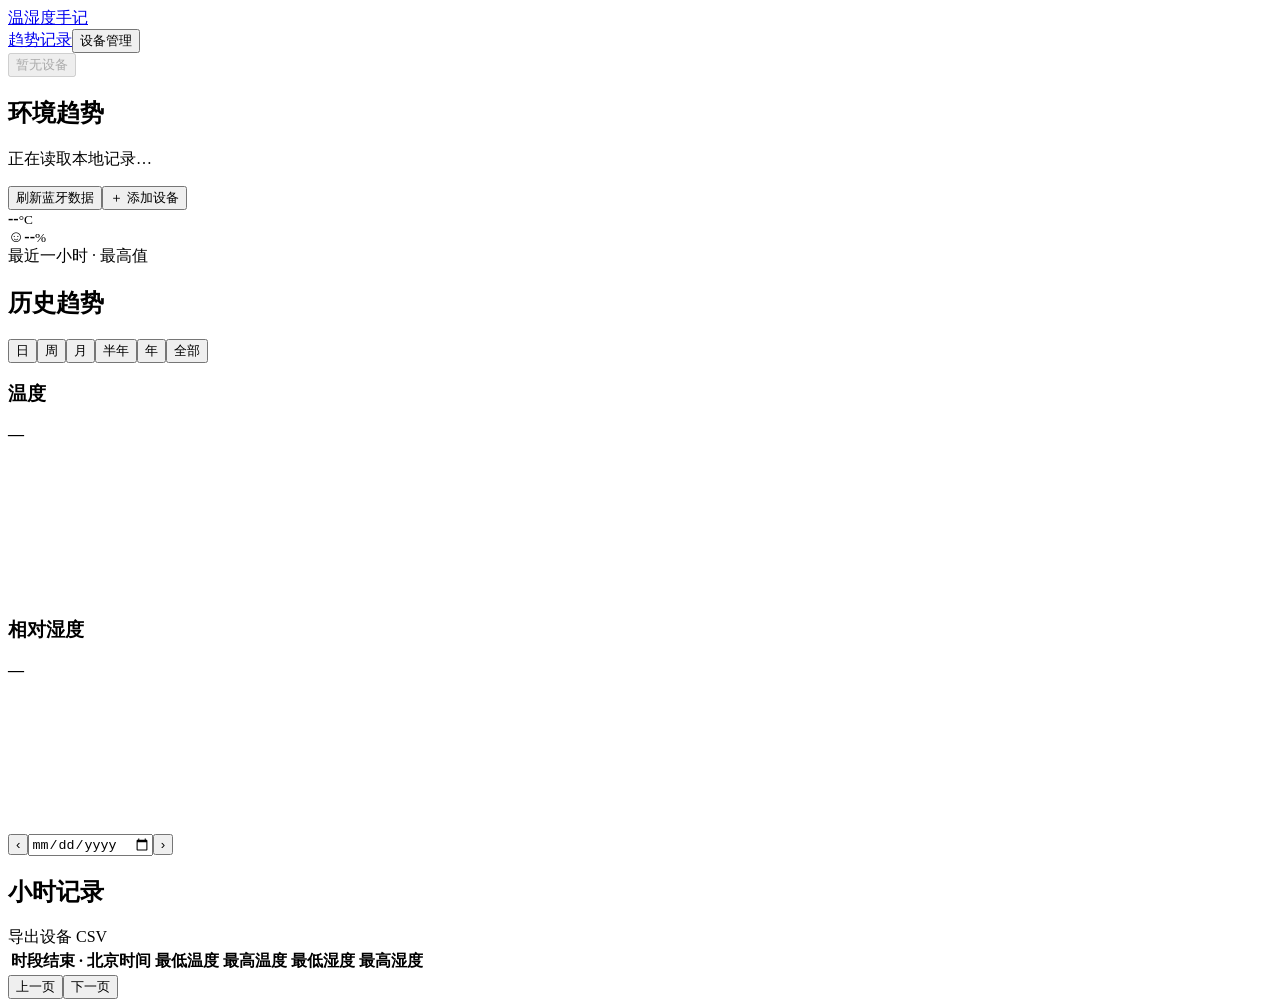
==== app/web/index.html @ 7ec51ce0 "Preserve the Windows dashboard before the standalone web port" ====
<!doctype html>
<html lang="zh-CN"><head><meta charset="utf-8"><meta name="viewport" content="width=device-width,initial-scale=1">
<meta name="theme-color" content="#ff6347"><title>温湿度手记</title><link rel="icon" href="data:,"><link rel="stylesheet" href="/ui.css"><script defer src="/ui.js"></script></head>
<body><header><div class="wrap nav"><a class="brand" href="#top"><i class="brandmark" aria-hidden="true"><b></b><b></b><b></b></i>温湿度手记</a><nav><a href="#trends">趋势</a><a href="#records">记录</a><button id="manage">设备管理</button></nav></div></header>
<main id="top" class="wrap">
<section class="hero"><div class="intro"><div class="picker" id="picker">
<button type="button" id="device" role="combobox" aria-label="当前设备" aria-expanded="false" aria-haspopup="listbox" aria-controls="deviceOptions" disabled><span id="deviceName">暂无设备</span><small id="deviceSuffix"></small><i aria-hidden="true"></i></button>
<ul id="deviceOptions" role="listbox" aria-label="选择设备" hidden></ul></div>
<h1>环境<span>趋势</span></h1><p id="summary">正在读取本地记录…</p>
<div class="actions"><button class="primary" id="sync">刷新蓝牙数据</button><button class="secondary" id="add">＋ 添加设备</button></div></div>
<div class="art" aria-label="最近一小时的最高温度与最高湿度"><div class="orbit"></div><div class="sensor"><div class="lcd"><div><strong id="lcdT">--</strong><small>°C</small></div><div class="lcdBottom"><b class="face" aria-hidden="true">☺</b><b id="lcdH">--</b><small>%</small></div></div></div><div class="caption" id="lcdCaption">最近一小时 · 最高值</div></div></section>
<p class="notice" id="status" role="status" hidden></p>
<section id="trends" class="card"><div class="cardhead"><div><h2>历史趋势</h2><p id="dates"></p></div><div class="seg" id="period" aria-label="时间范围"><button data-p="day">日</button><button data-p="week">周</button><button data-p="month">月</button><button data-p="half">半年</button><button data-p="year">年</button><button data-p="all">全部</button></div></div>
<div class="resolution" id="resolution" hidden><span>显示单位</span><div class="seg"><button data-unit="day">按日</button><button data-unit="month">按月</button></div></div>
<div class="trend-series">
  <div class="series-head"><h3>温度</h3><span class="sample-time"></span><strong id="rangeT">—</strong></div>
  <div class="chartWrap" tabindex="0" aria-label="温度趋势。滚轮平移时间，左右方向键查看同期读数。"><canvas id="temperatureChart"></canvas></div>
</div>
<div class="trend-series humidity-series">
  <div class="series-head"><h3>相对湿度</h3><span class="sample-time"></span><strong id="rangeH">—</strong></div>
  <div class="chartWrap" tabindex="0" aria-label="相对湿度趋势。滚轮平移时间，左右方向键查看同期读数。"><canvas id="humidityChart"></canvas></div>
</div>
<div class="chartfoot"><span id="legend"></span><div class="steps"><button id="prev" aria-label="上一周期">‹</button><input type="date" id="date" aria-label="起始日期"><button id="next" aria-label="下一周期">›</button></div></div></section>
<section id="records" class="card"><div class="cardhead"><div><h2>小时记录</h2><p id="tableInfo"></p></div><a class="secondary" id="download">导出设备 CSV</a></div><div class="scroll"><table><thead><tr><th>时段结束 · 北京时间</th><th>最低温度</th><th>最高温度</th><th>最低湿度</th><th>最高湿度</th></tr></thead><tbody id="rows"></tbody></table></div><div class="pages"><button id="previousPage">上一页</button><button id="nextPage">下一页</button></div></section>
</main>
<dialog id="dialog"><div class="dialoghead"><h2>设备管理</h2><button id="close" aria-label="关闭">×</button></div><div id="known"></div>
<form id="aliasForm" hidden><label>修改设备别名<input id="aliasName" required maxlength="60"></label><small id="aliasAddress"></small><div class="alias-actions"><button type="button" class="secondary" id="cancelAlias">取消</button><button class="primary" id="saveAlias">保存别名</button></div></form><h3>添加温湿度计</h3><p>将 LYWSD03MMC 放在电脑旁，退出米家设备页面后扫描，也可手动输入蓝牙地址。</p>
<button class="secondary" id="scan">扫描附近设备</button><div id="found"></div><form id="form"><label>蓝牙地址<input id="mac" required placeholder="AA:BB:CC:DD:EE:FF" maxlength="17"></label><label>设备名称<input id="name" required placeholder="例如：卧室" maxlength="60"></label><button class="primary">保存设备</button></form><p role="status" id="dialogStatus"></p><div class="tools"><a href="/download" id="allcsv">导出总表</a><button id="merge">重新合并</button></div></dialog>
</body></html>
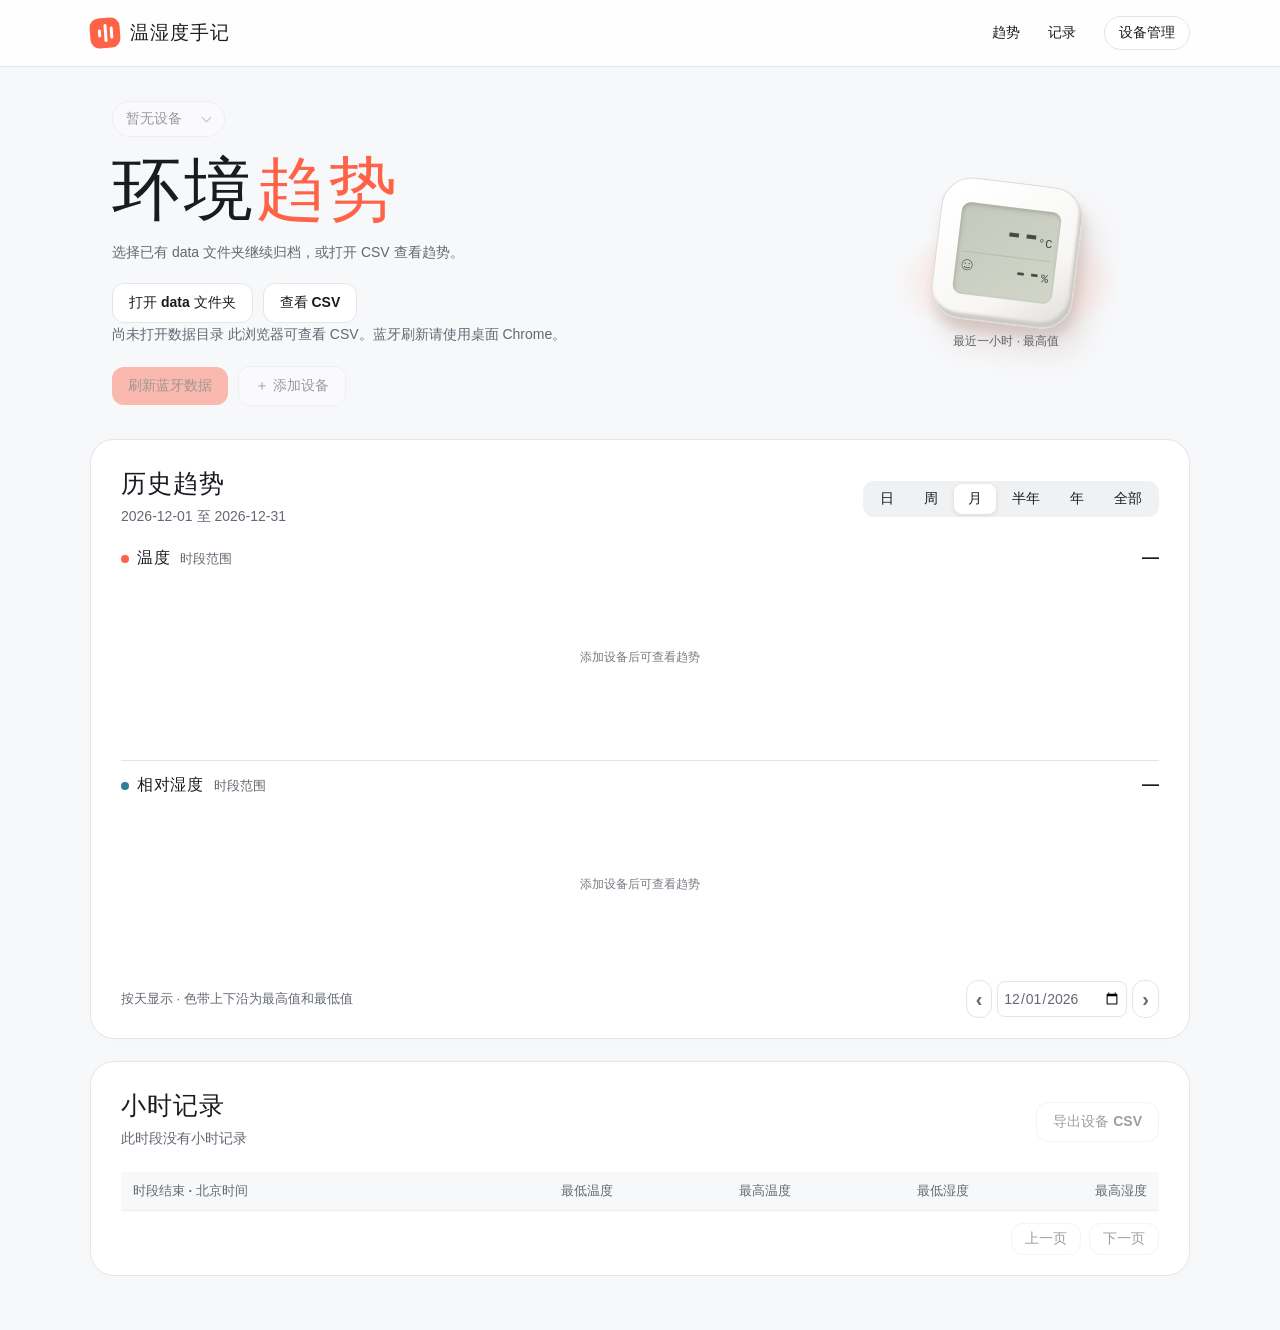
==== commit bb4c72b2: "Retire the Windows backend and add hourly week charts" ====
--- a/app/web/index.html
+++ b/app/web/index.html
@@ -1,17 +1,18 @@
 <!doctype html>
 <html lang="zh-CN"><head><meta charset="utf-8"><meta name="viewport" content="width=device-width,initial-scale=1">
-<meta name="theme-color" content="#ff6347"><title>温湿度手记</title><link rel="icon" href="data:,"><link rel="stylesheet" href="/ui.css"><script defer src="/ui.js"></script></head>
+<meta name="theme-color" content="#ff6347"><title>温湿度手记</title><link rel="icon" href="data:,"><link rel="stylesheet" href="ui.css"><script defer src="archive.js"></script><script defer src="bluetooth.js"></script><script defer src="portable.js"></script><script defer src="ui.js"></script></head>
 <body><header><div class="wrap nav"><a class="brand" href="#top"><i class="brandmark" aria-hidden="true"><b></b><b></b><b></b></i>温湿度手记</a><nav><a href="#trends">趋势</a><a href="#records">记录</a><button id="manage">设备管理</button></nav></div></header>
 <main id="top" class="wrap">
 <section class="hero"><div class="intro"><div class="picker" id="picker">
 <button type="button" id="device" role="combobox" aria-label="当前设备" aria-expanded="false" aria-haspopup="listbox" aria-controls="deviceOptions" disabled><span id="deviceName">暂无设备</span><small id="deviceSuffix"></small><i aria-hidden="true"></i></button>
 <ul id="deviceOptions" role="listbox" aria-label="选择设备" hidden></ul></div>
 <h1>环境<span>趋势</span></h1><p id="summary">正在读取本地记录…</p>
+<div id="archiveActions"><div class="actions"><button class="secondary" id="openFolder">打开 data 文件夹</button><button class="secondary" id="importCsv">查看 CSV</button></div><input type="file" accept=".csv,text/csv" multiple hidden id="csvFiles"><p><span id="archiveMode"></span> <span id="capability"></span></p></div>
 <div class="actions"><button class="primary" id="sync">刷新蓝牙数据</button><button class="secondary" id="add">＋ 添加设备</button></div></div>
 <div class="art" aria-label="最近一小时的最高温度与最高湿度"><div class="orbit"></div><div class="sensor"><div class="lcd"><div><strong id="lcdT">--</strong><small>°C</small></div><div class="lcdBottom"><b class="face" aria-hidden="true">☺</b><b id="lcdH">--</b><small>%</small></div></div></div><div class="caption" id="lcdCaption">最近一小时 · 最高值</div></div></section>
 <p class="notice" id="status" role="status" hidden></p>
 <section id="trends" class="card"><div class="cardhead"><div><h2>历史趋势</h2><p id="dates"></p></div><div class="seg" id="period" aria-label="时间范围"><button data-p="day">日</button><button data-p="week">周</button><button data-p="month">月</button><button data-p="half">半年</button><button data-p="year">年</button><button data-p="all">全部</button></div></div>
-<div class="resolution" id="resolution" hidden><span>显示单位</span><div class="seg"><button data-unit="day">按日</button><button data-unit="month">按月</button></div></div>
+<div class="resolution" id="resolution" hidden><span>显示单位</span><div class="seg"><button data-unit="hour" hidden>按小时</button><button data-unit="day">按日</button><button data-unit="month">按月</button></div></div>
 <div class="trend-series">
   <div class="series-head"><h3>温度</h3><span class="sample-time"></span><strong id="rangeT">—</strong></div>
   <div class="chartWrap" tabindex="0" aria-label="温度趋势。滚轮平移时间，左右方向键查看同期读数。"><canvas id="temperatureChart"></canvas></div>
@@ -21,9 +22,9 @@
   <div class="chartWrap" tabindex="0" aria-label="相对湿度趋势。滚轮平移时间，左右方向键查看同期读数。"><canvas id="humidityChart"></canvas></div>
 </div>
 <div class="chartfoot"><span id="legend"></span><div class="steps"><button id="prev" aria-label="上一周期">‹</button><input type="date" id="date" aria-label="起始日期"><button id="next" aria-label="下一周期">›</button></div></div></section>
-<section id="records" class="card"><div class="cardhead"><div><h2>小时记录</h2><p id="tableInfo"></p></div><a class="secondary" id="download">导出设备 CSV</a></div><div class="scroll"><table><thead><tr><th>时段结束 · 北京时间</th><th>最低温度</th><th>最高温度</th><th>最低湿度</th><th>最高湿度</th></tr></thead><tbody id="rows"></tbody></table></div><div class="pages"><button id="previousPage">上一页</button><button id="nextPage">下一页</button></div></section>
+<section id="records" class="card"><div class="cardhead"><div><h2>小时记录</h2><p id="tableInfo"></p></div><a class="secondary" id="download" href="#">导出设备 CSV</a></div><div class="scroll"><table><thead><tr><th>时段结束 · 北京时间</th><th>最低温度</th><th>最高温度</th><th>最低湿度</th><th>最高湿度</th></tr></thead><tbody id="rows"></tbody></table></div><div class="pages"><button id="previousPage">上一页</button><button id="nextPage">下一页</button></div></section>
 </main>
 <dialog id="dialog"><div class="dialoghead"><h2>设备管理</h2><button id="close" aria-label="关闭">×</button></div><div id="known"></div>
-<form id="aliasForm" hidden><label>修改设备别名<input id="aliasName" required maxlength="60"></label><small id="aliasAddress"></small><div class="alias-actions"><button type="button" class="secondary" id="cancelAlias">取消</button><button class="primary" id="saveAlias">保存别名</button></div></form><h3>添加温湿度计</h3><p>将 LYWSD03MMC 放在电脑旁，退出米家设备页面后扫描，也可手动输入蓝牙地址。</p>
-<button class="secondary" id="scan">扫描附近设备</button><div id="found"></div><form id="form"><label>蓝牙地址<input id="mac" required placeholder="AA:BB:CC:DD:EE:FF" maxlength="17"></label><label>设备名称<input id="name" required placeholder="例如：卧室" maxlength="60"></label><button class="primary">保存设备</button></form><p role="status" id="dialogStatus"></p><div class="tools"><a href="/download" id="allcsv">导出总表</a><button id="merge">重新合并</button></div></dialog>
+<form id="aliasForm" hidden><label>修改设备别名<input id="aliasName" required maxlength="60"></label><small id="aliasAddress"></small><div class="alias-actions"><button type="button" class="secondary" id="cancelAlias">取消</button><button class="primary" id="saveAlias">保存别名</button></div></form><h3>添加温湿度计</h3><p id="pairHelp">将温湿度计放在电脑旁，退出米家设备页。首次使用此浏览器时，选择实物，再关联已有档案或新建设备。</p>
+<button class="secondary" id="scan">选择蓝牙设备</button><form id="form"><label id="archiveTargetLabel">归档目标<select id="archiveTarget"></select></label><label><span id="macLabel">已知 MAC 地址（可选）</span><input id="mac" placeholder="AA:BB:CC:DD:EE:FF" maxlength="17"></label><label>设备名称<input id="name" required placeholder="例如：卧室" maxlength="60"></label><button class="primary">保存设备</button></form><p role="status" id="dialogStatus"></p><div class="tools"><a href="#" id="allcsv">导出总表</a><button id="merge">重新合并</button></div></dialog>
 </body></html>
--- a/app/web/ui.css
+++ b/app/web/ui.css
@@ -0,0 +1,28 @@
+:root{--accent:#FF6347;--ink:#191b21;--muted:#636872;--line:#e4e5e8;--blue:#327f99;font-family:Inter,-apple-system,BlinkMacSystemFont,"Segoe UI","Microsoft YaHei",sans-serif;color:var(--ink);background:#f7f8fa;font-size:16px;font-synthesis:none}*{box-sizing:border-box}body{margin:0}button,select,input,a{font:inherit;color:inherit}button,a,input,select{touch-action:manipulation}button,select,a[href]{cursor:pointer}button{border:0;background:none}a{text-decoration:none}button:disabled,a[aria-disabled=true]{opacity:.42;cursor:default;pointer-events:none}button:focus-visible,a:focus-visible,input:focus-visible,select:focus-visible,#plot:focus-visible{outline:3px solid #d64c33;outline-offset:3px}[hidden]{display:none!important}.wrap{width:min(1100px,calc(100% - 64px));margin:auto}header{border-bottom:1px solid var(--line);background:#ffffffec}.nav,.brand,nav,.actions,.picker,.cardhead,.seg,.chartfoot,.steps,.dialoghead,.pages,.tools{display:flex;align-items:center}.nav{height:66px;justify-content:space-between}.brand{font-size:19px;letter-spacing:.055em;font-weight:750;gap:10px}.brandmark{background:var(--accent);border-radius:9px;width:30px;height:30px;display:flex;align-items:center;justify-content:center;gap:3px;transform:rotate(-4deg)}.brandmark b{width:3px;border-radius:5px;background:white;height:8px}.brandmark b:nth-child(2){height:18px}.brandmark b:nth-child(3){height:12px}nav{gap:28px;font-size:14px;font-weight:550}nav button{font-size:inherit;border:1px solid var(--line);background:white;padding:7px 14px;border-radius:20px}.hero{display:flex;align-items:center;justify-content:space-between;gap:20px;padding:34px 6% 33px 2%;min-height:266px}.intro h1{font-size:clamp(44px,5.4vw,72px);line-height:1.16;letter-spacing:.045em;margin:12px 0}.intro h1 span{color:var(--accent)}p,.chartfoot{color:var(--muted);line-height:1.6}.intro p{margin:0 0 20px}.actions{gap:10px}.primary,.secondary,.pages button,#close,.steps button{border-radius:12px;padding:10px 16px;font-weight:600;font-size:14px}.primary{background:var(--accent);color:#24100d}.primary:hover{background:#ff785f}.secondary,.pages button,.steps button,#close{background:white;border:1px solid var(--line)}.secondary:hover,.pages button:hover{background:#f6f6f7}.art{width:235px;height:188px;position:relative;display:grid;place-items:center;isolation:isolate}.orbit{position:absolute;width:234px;height:118px;border-radius:50%;background:radial-gradient(ellipse,#ffb39e85,transparent 70%);bottom:6px;z-index:-1}.sensor{width:142px;height:142px;border-radius:31px;background:linear-gradient(142deg,#fff 12%,#f7f6f4 68%,#dfdcd8);border:1px solid #dedbd8;box-shadow:inset -3px -5px 3px #cccac6,4px 10px 11px #55504c26,14px 23px 28px #aa76642d;transform:rotate(7deg);display:grid;place-items:center}.lcd{width:100px;height:92px;background:linear-gradient(140deg,#c5c9bd,#d2d6c9);border-radius:9px;box-shadow:inset 1px 2px 4px #6d706760;color:#454b42;font-family:Consolas,monospace;line-height:1;padding:10px 6px;text-align:right}.lcd strong{font-size:34px;letter-spacing:-3px}.lcd small{font-size:12px}.lcdBottom{border-top:1px solid #8b92864a;margin-top:5px;padding-top:4px;font-size:23px}.face{float:left;font-size:19px}.caption{position:absolute;bottom:-3px;font-size:12px;color:#60626a}.card{padding:27px 30px 20px;background:white;border:1px solid var(--line);border-radius:24px;box-shadow:0 3px 18px #1e212803;margin-bottom:22px;scroll-margin:18px}.cardhead,.chartfoot,.dialoghead{justify-content:space-between;gap:12px}h2,h3{margin:0;letter-spacing:.045em}h2{font-size:25px}h3{font-size:18px}p{margin:5px 0;font-size:14px}.seg{background:#f0f1f3;border-radius:11px;padding:3px;gap:2px}.seg button{padding:6px 14px;font-size:14px;border-radius:8px}.seg .on{background:white;box-shadow:0 1px 4px #1c202021;font-weight:650}.chartWrap{position:relative;height:225px}canvas{width:100%;height:100%;display:block}.chartfoot{font-size:13px;margin-top:9px}.steps{gap:5px}.steps button{padding:2px 9px;font-size:20px}.steps input,form input{border:1px solid var(--line);border-radius:8px;background:#fff;padding:5px;font-size:14px}.scroll{overflow:auto;margin-top:18px}table{width:100%;border-collapse:collapse;white-space:nowrap;font-size:14px;font-variant-numeric:tabular-nums}td,th{padding:10px 12px;text-align:right;border-bottom:1px solid #ededf0}th{font-size:13px;color:var(--muted);background:#f7f8fa;font-weight:550}td:first-child,th:first-child{text-align:left}.pages{justify-content:flex-end;gap:8px;margin-top:12px}.pages button{padding:6px 13px}.notice{padding:10px 16px;background:#fff3ed;border-radius:12px;margin:0 0 14px}.dialoghead{margin-bottom:15px}dialog{width:min(450px,94vw);max-height:90vh;border:1px solid var(--line);border-radius:22px;padding:24px;color:var(--ink);box-shadow:0 20px 90px #25283130}dialog::backdrop{background:#20232b55;backdrop-filter:blur(3px)}#close{padding:2px 10px;font-size:20px}#known{margin-bottom:20px}.knownrow{display:flex;justify-content:space-between;gap:8px;border-bottom:1px solid var(--line);padding:8px 0;font-size:14px}.knownrow small{color:var(--muted)}dialog p{margin:8px 0 12px}form{display:grid;gap:12px;margin:16px 0}form label{display:grid;gap:5px;font-size:14px}form input{padding:9px}.tools{border-top:1px solid var(--line);padding-top:12px;gap:16px;font-size:14px}.tools a,.tools button,#found button{color:#a63a25}#found button{padding:6px;margin:6px 0}main{padding-bottom:32px}
+@media(max-width:690px){.wrap{width:calc(100% - 26px)}.nav{height:56px}nav{gap:12px}.hero{padding:25px 4px;min-height:222px}.art{width:105px;height:120px;flex-shrink:0}.sensor{transform:scale(.72) rotate(7deg);position:absolute}.orbit{width:125px;height:70px}.caption{display:none}.actions{gap:6px}.actions button{padding:8px 10px}.card{padding:18px 14px;border-radius:18px}.cardhead,.chartfoot{flex-wrap:wrap}.seg button{padding:6px 12px}.chartWrap{height:200px}.chartfoot{gap:6px}.intro p{font-size:13px}.pages button{font-size:13px}nav a{display:none}}
+
+
+.knownrow{align-items:center}.device-id{display:grid;gap:3px;min-width:0;overflow-wrap:anywhere}.edit-alias{flex:none;color:#a63a25;padding:6px 10px;border:1px solid var(--line);border-radius:8px;background:white}#aliasForm{padding:14px;background:#f6f7f8;border-radius:12px}.alias-actions{display:flex;gap:8px;justify-content:flex-end}
+
+.picker{display:inline-flex;position:relative;max-width:100%;vertical-align:top}
+#device{display:flex;align-items:center;gap:9px;max-width:min(320px,54vw);padding:7px 13px;background:white;border:1px solid #dfe1e5;border-radius:22px;font-size:14px;line-height:1.4;color:var(--ink)}
+#device:hover,#device[aria-expanded=true]{border-color:#c5c8cd;background:#fdfdfd}
+#device:focus-visible{outline:2px solid #818993;outline-offset:3px}
+#deviceName,#deviceOptions span{overflow:hidden;text-overflow:ellipsis;white-space:nowrap;font-weight:600}
+#deviceSuffix,#deviceOptions small{color:var(--muted);font-size:12px;letter-spacing:.025em;font-variant-numeric:tabular-nums;white-space:nowrap}
+#device i{width:7px;height:7px;flex:none;margin:0 1px 3px 3px;border:solid #707781;border-width:0 1.5px 1.5px 0;transform:rotate(45deg)}
+#device[aria-expanded=true] i{transform:rotate(225deg);margin-bottom:-3px}
+#deviceOptions{position:absolute;top:calc(100% + 7px);left:0;z-index:5;list-style:none;margin:0;padding:5px;width:max-content;min-width:100%;max-width:min(340px,84vw);max-height:230px;overflow:auto;background:white;border:1px solid var(--line);border-radius:15px;box-shadow:0 8px 24px #22283218,0 2px 6px #22283208}
+#deviceOptions li{display:grid;grid-template-columns:minmax(0,1fr) auto 14px;gap:10px;align-items:center;padding:9px 10px;border-radius:10px;cursor:pointer;font-size:14px}
+#deviceOptions li.highlight,#deviceOptions li:hover{background:#f4f5f7}
+#deviceOptions [aria-selected=true]::after{content:"";width:6px;height:10px;justify-self:center;border:solid #c34b34;border-width:0 2px 2px 0;transform:rotate(45deg)}
+
+.resolution{display:flex;align-items:center;justify-content:flex-end;gap:10px;margin-top:12px;color:var(--muted);font-size:14px}
+.trend-series{margin-top:16px}.trend-series+.trend-series{padding-top:14px;border-top:1px solid var(--line)}
+.series-head{display:flex;align-items:baseline;gap:10px;min-height:30px;flex-wrap:wrap}
+.series-head h3{font-size:16px}.series-head h3::before{content:"";display:inline-block;width:8px;height:8px;margin-right:8px;border-radius:50%;background:var(--accent)}
+.humidity-series h3::before{background:var(--blue)}
+.sample-time,.series-head strong{white-space:nowrap;font-variant-numeric:tabular-nums}
+.sample-time{color:var(--muted);font-size:13px}.series-head strong{margin-left:auto;font-size:17px}
+.trend-series .chartWrap{height:166px}.chartWrap:focus-visible{outline:2px solid #939aa3;outline-offset:2px;border-radius:4px}
+@media(max-width:540px){.series-head{display:grid;grid-template-columns:1fr auto;gap:2px 6px}.sample-time{grid-row:2;grid-column:1/-1}.series-head strong{grid-column:2;grid-row:1}.trend-series .chartWrap{height:144px}.resolution{justify-content:flex-start}}
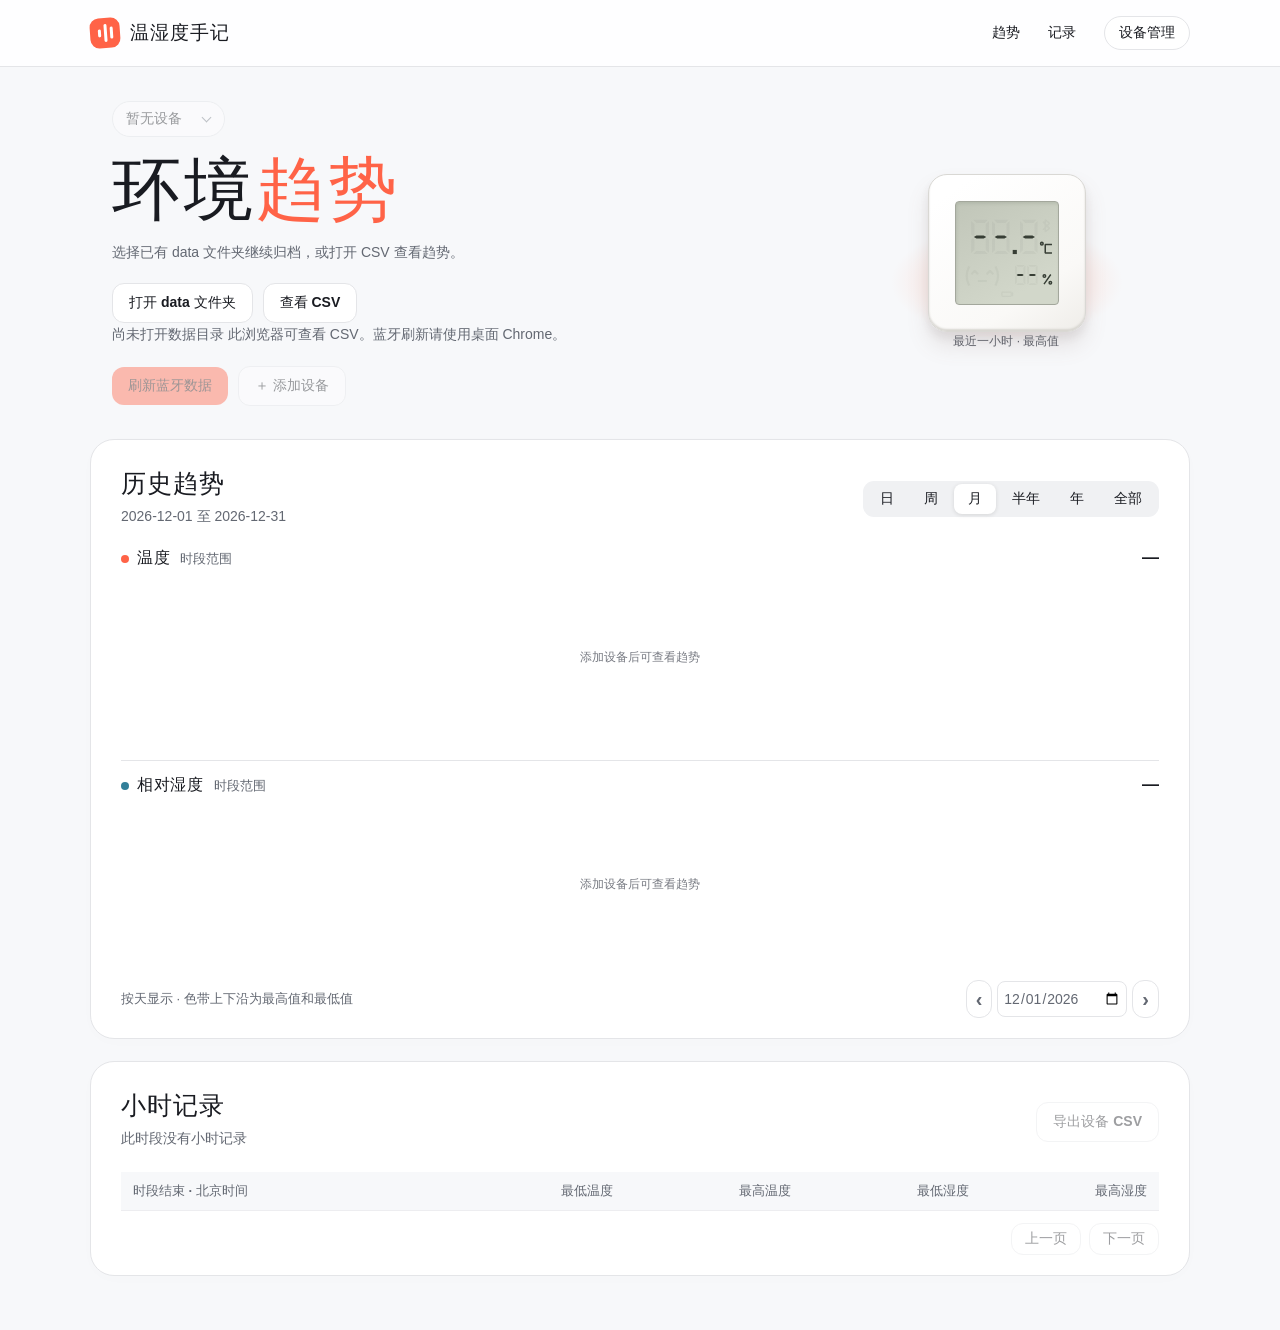
==== commit 7700582e: "Match the LYWSD03MMC LCD and embed a tab icon" ====
--- a/app/web/index.html
+++ b/app/web/index.html
@@ -1,6 +1,6 @@
 <!doctype html>
 <html lang="zh-CN"><head><meta charset="utf-8"><meta name="viewport" content="width=device-width,initial-scale=1">
-<meta name="theme-color" content="#ff6347"><title>温湿度手记</title><link rel="icon" href="data:,"><link rel="stylesheet" href="ui.css"><script defer src="archive.js"></script><script defer src="bluetooth.js"></script><script defer src="portable.js"></script><script defer src="ui.js"></script></head>
+<meta name="theme-color" content="#ff6347"><title>温湿度手记</title><link rel="icon" type="image/png" sizes="32x32" href="favicon.png"><link rel="stylesheet" href="ui.css"><script defer src="archive.js"></script><script defer src="bluetooth.js"></script><script defer src="portable.js"></script><script defer src="lcd.js"></script><script defer src="ui.js"></script></head>
 <body><header><div class="wrap nav"><a class="brand" href="#top"><i class="brandmark" aria-hidden="true"><b></b><b></b><b></b></i>温湿度手记</a><nav><a href="#trends">趋势</a><a href="#records">记录</a><button id="manage">设备管理</button></nav></div></header>
 <main id="top" class="wrap">
 <section class="hero"><div class="intro"><div class="picker" id="picker">
@@ -9,7 +9,22 @@
 <h1>环境<span>趋势</span></h1><p id="summary">正在读取本地记录…</p>
 <div id="archiveActions"><div class="actions"><button class="secondary" id="openFolder">打开 data 文件夹</button><button class="secondary" id="importCsv">查看 CSV</button></div><input type="file" accept=".csv,text/csv" multiple hidden id="csvFiles"><p><span id="archiveMode"></span> <span id="capability"></span></p></div>
 <div class="actions"><button class="primary" id="sync">刷新蓝牙数据</button><button class="secondary" id="add">＋ 添加设备</button></div></div>
-<div class="art" aria-label="最近一小时的最高温度与最高湿度"><div class="orbit"></div><div class="sensor"><div class="lcd"><div><strong id="lcdT">--</strong><small>°C</small></div><div class="lcdBottom"><b class="face" aria-hidden="true">☺</b><b id="lcdH">--</b><small>%</small></div></div></div><div class="caption" id="lcdCaption">最近一小时 · 最高值</div></div></section>
+<div class="art"><div class="orbit"></div><div class="sensor">
+<svg class="lcd" viewBox="0 0 120 120" role="img" aria-labelledby="lcdTitle">
+  <title id="lcdTitle">温湿度计，暂无记录</title>
+  <g id="lcdT" fill="currentColor"></g>
+  <g fill="none" stroke="currentColor" stroke-linecap="square" stroke-linejoin="bevel">
+    <path id="lcdTransfer" class="lcd-idle" d="m103 24 7 7-5 4V21l5 4-7 7" stroke-width="1.8"/>
+    <g stroke-width="1.8"><circle cx="101" cy="49" r="1.5"/><path d="M112 50h-7v10h7"/></g>
+    <g id="lcdFace" class="lcd-idle" stroke-width="2.5">
+      <path d="M15 77q-5 10 0 20m32-20q5 10 0 20"/>
+      <path id="lcdExpression" d="m19 84 3-3 3 3m12 0 3-3 3 3m-16 9h8"/>
+    </g>
+    <g stroke-width="1.7"><path d="m104 96 7-10"/><circle cx="104" cy="87" r="1.5"/><circle cx="111" cy="95" r="1.5"/></g>
+    <g class="lcd-idle" stroke-width="1.5"><rect x="54" y="106" width="11" height="5" rx="1"/><path d="M66.5 107v3"/></g>
+  </g>
+  <g id="lcdH" fill="currentColor"></g>
+</svg></div><div class="caption" id="lcdCaption">最近一小时 · 最高值</div></div></section>
 <p class="notice" id="status" role="status" hidden></p>
 <section id="trends" class="card"><div class="cardhead"><div><h2>历史趋势</h2><p id="dates"></p></div><div class="seg" id="period" aria-label="时间范围"><button data-p="day">日</button><button data-p="week">周</button><button data-p="month">月</button><button data-p="half">半年</button><button data-p="year">年</button><button data-p="all">全部</button></div></div>
 <div class="resolution" id="resolution" hidden><span>显示单位</span><div class="seg"><button data-unit="hour" hidden>按小时</button><button data-unit="day">按日</button><button data-unit="month">按月</button></div></div>
--- a/app/web/ui.css
+++ b/app/web/ui.css
@@ -1,5 +1,8 @@
-:root{--accent:#FF6347;--ink:#191b21;--muted:#636872;--line:#e4e5e8;--blue:#327f99;font-family:Inter,-apple-system,BlinkMacSystemFont,"Segoe UI","Microsoft YaHei",sans-serif;color:var(--ink);background:#f7f8fa;font-size:16px;font-synthesis:none}*{box-sizing:border-box}body{margin:0}button,select,input,a{font:inherit;color:inherit}button,a,input,select{touch-action:manipulation}button,select,a[href]{cursor:pointer}button{border:0;background:none}a{text-decoration:none}button:disabled,a[aria-disabled=true]{opacity:.42;cursor:default;pointer-events:none}button:focus-visible,a:focus-visible,input:focus-visible,select:focus-visible,#plot:focus-visible{outline:3px solid #d64c33;outline-offset:3px}[hidden]{display:none!important}.wrap{width:min(1100px,calc(100% - 64px));margin:auto}header{border-bottom:1px solid var(--line);background:#ffffffec}.nav,.brand,nav,.actions,.picker,.cardhead,.seg,.chartfoot,.steps,.dialoghead,.pages,.tools{display:flex;align-items:center}.nav{height:66px;justify-content:space-between}.brand{font-size:19px;letter-spacing:.055em;font-weight:750;gap:10px}.brandmark{background:var(--accent);border-radius:9px;width:30px;height:30px;display:flex;align-items:center;justify-content:center;gap:3px;transform:rotate(-4deg)}.brandmark b{width:3px;border-radius:5px;background:white;height:8px}.brandmark b:nth-child(2){height:18px}.brandmark b:nth-child(3){height:12px}nav{gap:28px;font-size:14px;font-weight:550}nav button{font-size:inherit;border:1px solid var(--line);background:white;padding:7px 14px;border-radius:20px}.hero{display:flex;align-items:center;justify-content:space-between;gap:20px;padding:34px 6% 33px 2%;min-height:266px}.intro h1{font-size:clamp(44px,5.4vw,72px);line-height:1.16;letter-spacing:.045em;margin:12px 0}.intro h1 span{color:var(--accent)}p,.chartfoot{color:var(--muted);line-height:1.6}.intro p{margin:0 0 20px}.actions{gap:10px}.primary,.secondary,.pages button,#close,.steps button{border-radius:12px;padding:10px 16px;font-weight:600;font-size:14px}.primary{background:var(--accent);color:#24100d}.primary:hover{background:#ff785f}.secondary,.pages button,.steps button,#close{background:white;border:1px solid var(--line)}.secondary:hover,.pages button:hover{background:#f6f6f7}.art{width:235px;height:188px;position:relative;display:grid;place-items:center;isolation:isolate}.orbit{position:absolute;width:234px;height:118px;border-radius:50%;background:radial-gradient(ellipse,#ffb39e85,transparent 70%);bottom:6px;z-index:-1}.sensor{width:142px;height:142px;border-radius:31px;background:linear-gradient(142deg,#fff 12%,#f7f6f4 68%,#dfdcd8);border:1px solid #dedbd8;box-shadow:inset -3px -5px 3px #cccac6,4px 10px 11px #55504c26,14px 23px 28px #aa76642d;transform:rotate(7deg);display:grid;place-items:center}.lcd{width:100px;height:92px;background:linear-gradient(140deg,#c5c9bd,#d2d6c9);border-radius:9px;box-shadow:inset 1px 2px 4px #6d706760;color:#454b42;font-family:Consolas,monospace;line-height:1;padding:10px 6px;text-align:right}.lcd strong{font-size:34px;letter-spacing:-3px}.lcd small{font-size:12px}.lcdBottom{border-top:1px solid #8b92864a;margin-top:5px;padding-top:4px;font-size:23px}.face{float:left;font-size:19px}.caption{position:absolute;bottom:-3px;font-size:12px;color:#60626a}.card{padding:27px 30px 20px;background:white;border:1px solid var(--line);border-radius:24px;box-shadow:0 3px 18px #1e212803;margin-bottom:22px;scroll-margin:18px}.cardhead,.chartfoot,.dialoghead{justify-content:space-between;gap:12px}h2,h3{margin:0;letter-spacing:.045em}h2{font-size:25px}h3{font-size:18px}p{margin:5px 0;font-size:14px}.seg{background:#f0f1f3;border-radius:11px;padding:3px;gap:2px}.seg button{padding:6px 14px;font-size:14px;border-radius:8px}.seg .on{background:white;box-shadow:0 1px 4px #1c202021;font-weight:650}.chartWrap{position:relative;height:225px}canvas{width:100%;height:100%;display:block}.chartfoot{font-size:13px;margin-top:9px}.steps{gap:5px}.steps button{padding:2px 9px;font-size:20px}.steps input,form input{border:1px solid var(--line);border-radius:8px;background:#fff;padding:5px;font-size:14px}.scroll{overflow:auto;margin-top:18px}table{width:100%;border-collapse:collapse;white-space:nowrap;font-size:14px;font-variant-numeric:tabular-nums}td,th{padding:10px 12px;text-align:right;border-bottom:1px solid #ededf0}th{font-size:13px;color:var(--muted);background:#f7f8fa;font-weight:550}td:first-child,th:first-child{text-align:left}.pages{justify-content:flex-end;gap:8px;margin-top:12px}.pages button{padding:6px 13px}.notice{padding:10px 16px;background:#fff3ed;border-radius:12px;margin:0 0 14px}.dialoghead{margin-bottom:15px}dialog{width:min(450px,94vw);max-height:90vh;border:1px solid var(--line);border-radius:22px;padding:24px;color:var(--ink);box-shadow:0 20px 90px #25283130}dialog::backdrop{background:#20232b55;backdrop-filter:blur(3px)}#close{padding:2px 10px;font-size:20px}#known{margin-bottom:20px}.knownrow{display:flex;justify-content:space-between;gap:8px;border-bottom:1px solid var(--line);padding:8px 0;font-size:14px}.knownrow small{color:var(--muted)}dialog p{margin:8px 0 12px}form{display:grid;gap:12px;margin:16px 0}form label{display:grid;gap:5px;font-size:14px}form input{padding:9px}.tools{border-top:1px solid var(--line);padding-top:12px;gap:16px;font-size:14px}.tools a,.tools button,#found button{color:#a63a25}#found button{padding:6px;margin:6px 0}main{padding-bottom:32px}
-@media(max-width:690px){.wrap{width:calc(100% - 26px)}.nav{height:56px}nav{gap:12px}.hero{padding:25px 4px;min-height:222px}.art{width:105px;height:120px;flex-shrink:0}.sensor{transform:scale(.72) rotate(7deg);position:absolute}.orbit{width:125px;height:70px}.caption{display:none}.actions{gap:6px}.actions button{padding:8px 10px}.card{padding:18px 14px;border-radius:18px}.cardhead,.chartfoot{flex-wrap:wrap}.seg button{padding:6px 12px}.chartWrap{height:200px}.chartfoot{gap:6px}.intro p{font-size:13px}.pages button{font-size:13px}nav a{display:none}}
+:root{--accent:#FF6347;--ink:#191b21;--muted:#636872;--line:#e4e5e8;--blue:#327f99;font-family:Inter,-apple-system,BlinkMacSystemFont,"Segoe UI","Microsoft YaHei",sans-serif;color:var(--ink);background:#f7f8fa;font-size:16px;font-synthesis:none}*{box-sizing:border-box}body{margin:0}button,select,input,a{font:inherit;color:inherit}button,a,input,select{touch-action:manipulation}button,select,a[href]{cursor:pointer}button{border:0;background:none}a{text-decoration:none}button:disabled,a[aria-disabled=true]{opacity:.42;cursor:default;pointer-events:none}button:focus-visible,a:focus-visible,input:focus-visible,select:focus-visible,#plot:focus-visible{outline:3px solid #d64c33;outline-offset:3px}[hidden]{display:none!important}.wrap{width:min(1100px,calc(100% - 64px));margin:auto}header{border-bottom:1px solid var(--line);background:#ffffffec}.nav,.brand,nav,.actions,.picker,.cardhead,.seg,.chartfoot,.steps,.dialoghead,.pages,.tools{display:flex;align-items:center}.nav{height:66px;justify-content:space-between}.brand{font-size:19px;letter-spacing:.055em;font-weight:750;gap:10px}.brandmark{background:var(--accent);border-radius:9px;width:30px;height:30px;display:flex;align-items:center;justify-content:center;gap:3px;transform:rotate(-4deg)}.brandmark b{width:3px;border-radius:5px;background:white;height:8px}.brandmark b:nth-child(2){height:18px}.brandmark b:nth-child(3){height:12px}nav{gap:28px;font-size:14px;font-weight:550}nav button{font-size:inherit;border:1px solid var(--line);background:white;padding:7px 14px;border-radius:20px}.hero{display:flex;align-items:center;justify-content:space-between;gap:20px;padding:34px 6% 33px 2%;min-height:266px}.intro h1{font-size:clamp(44px,5.4vw,72px);line-height:1.16;letter-spacing:.045em;margin:12px 0}.intro h1 span{color:var(--accent)}p,.chartfoot{color:var(--muted);line-height:1.6}.intro p{margin:0 0 20px}.actions{gap:10px}.primary,.secondary,.pages button,#close,.steps button{border-radius:12px;padding:10px 16px;font-weight:600;font-size:14px}.primary{background:var(--accent);color:#24100d}.primary:hover{background:#ff785f}.secondary,.pages button,.steps button,#close{background:white;border:1px solid var(--line)}.secondary:hover,.pages button:hover{background:#f6f6f7}.art{width:235px;height:188px;position:relative;display:grid;place-items:center;isolation:isolate}.orbit{position:absolute;width:234px;height:118px;border-radius:50%;background:radial-gradient(ellipse,#ffb39e85,transparent 70%);bottom:6px;z-index:-1}.sensor{width:158px;height:158px;display:grid;place-items:center;border:1px solid #d9d8d4;border-radius:19px;background:linear-gradient(145deg,#fff 12%,#faf9f7 72%,#efede9);box-shadow:inset 0 -2px 2px #d7d5d0,0 6px 9px #514b4315,0 14px 22px #82665b24}
+.lcd{display:block;width:104px;height:104px;border:1px solid #a3a79c;border-radius:4px;background:linear-gradient(150deg,#c1c6b9,#d2d7ca 80%);box-shadow:inset 1px 2px 3px #6d76652b;color:#373e35}
+.lcd-idle{opacity:.045}
+.caption{position:absolute;bottom:-3px;font-size:12px;color:#60626a}.card{padding:27px 30px 20px;background:white;border:1px solid var(--line);border-radius:24px;box-shadow:0 3px 18px #1e212803;margin-bottom:22px;scroll-margin:18px}.cardhead,.chartfoot,.dialoghead{justify-content:space-between;gap:12px}h2,h3{margin:0;letter-spacing:.045em}h2{font-size:25px}h3{font-size:18px}p{margin:5px 0;font-size:14px}.seg{background:#f0f1f3;border-radius:11px;padding:3px;gap:2px}.seg button{padding:6px 14px;font-size:14px;border-radius:8px}.seg .on{background:white;box-shadow:0 1px 4px #1c202021;font-weight:650}.chartWrap{position:relative;height:225px}canvas{width:100%;height:100%;display:block}.chartfoot{font-size:13px;margin-top:9px}.steps{gap:5px}.steps button{padding:2px 9px;font-size:20px}.steps input,form input{border:1px solid var(--line);border-radius:8px;background:#fff;padding:5px;font-size:14px}.scroll{overflow:auto;margin-top:18px}table{width:100%;border-collapse:collapse;white-space:nowrap;font-size:14px;font-variant-numeric:tabular-nums}td,th{padding:10px 12px;text-align:right;border-bottom:1px solid #ededf0}th{font-size:13px;color:var(--muted);background:#f7f8fa;font-weight:550}td:first-child,th:first-child{text-align:left}.pages{justify-content:flex-end;gap:8px;margin-top:12px}.pages button{padding:6px 13px}.notice{padding:10px 16px;background:#fff3ed;border-radius:12px;margin:0 0 14px}.dialoghead{margin-bottom:15px}dialog{width:min(450px,94vw);max-height:90vh;border:1px solid var(--line);border-radius:22px;padding:24px;color:var(--ink);box-shadow:0 20px 90px #25283130}dialog::backdrop{background:#20232b55;backdrop-filter:blur(3px)}#close{padding:2px 10px;font-size:20px}#known{margin-bottom:20px}.knownrow{display:flex;justify-content:space-between;gap:8px;border-bottom:1px solid var(--line);padding:8px 0;font-size:14px}.knownrow small{color:var(--muted)}dialog p{margin:8px 0 12px}form{display:grid;gap:12px;margin:16px 0}form label{display:grid;gap:5px;font-size:14px}form input{padding:9px}.tools{border-top:1px solid var(--line);padding-top:12px;gap:16px;font-size:14px}.tools a,.tools button,#found button{color:#a63a25}#found button{padding:6px;margin:6px 0}main{padding-bottom:32px}
+@media(max-width:690px){.wrap{width:calc(100% - 26px)}.nav{height:56px}nav{gap:12px}.hero{padding:25px 4px;min-height:222px}.art{width:105px;height:120px;flex-shrink:0}.sensor{transform:scale(.64);position:absolute}.orbit{width:125px;height:70px}.caption{display:none}.actions{gap:6px}.actions button{padding:8px 10px}.card{padding:18px 14px;border-radius:18px}.cardhead,.chartfoot{flex-wrap:wrap}.seg button{padding:6px 12px}.chartWrap{height:200px}.chartfoot{gap:6px}.intro p{font-size:13px}.pages button{font-size:13px}nav a{display:none}}
 
 
 .knownrow{align-items:center}.device-id{display:grid;gap:3px;min-width:0;overflow-wrap:anywhere}.edit-alias{flex:none;color:#a63a25;padding:6px 10px;border:1px solid var(--line);border-radius:8px;background:white}#aliasForm{padding:14px;background:#f6f7f8;border-radius:12px}.alias-actions{display:flex;gap:8px;justify-content:flex-end}
